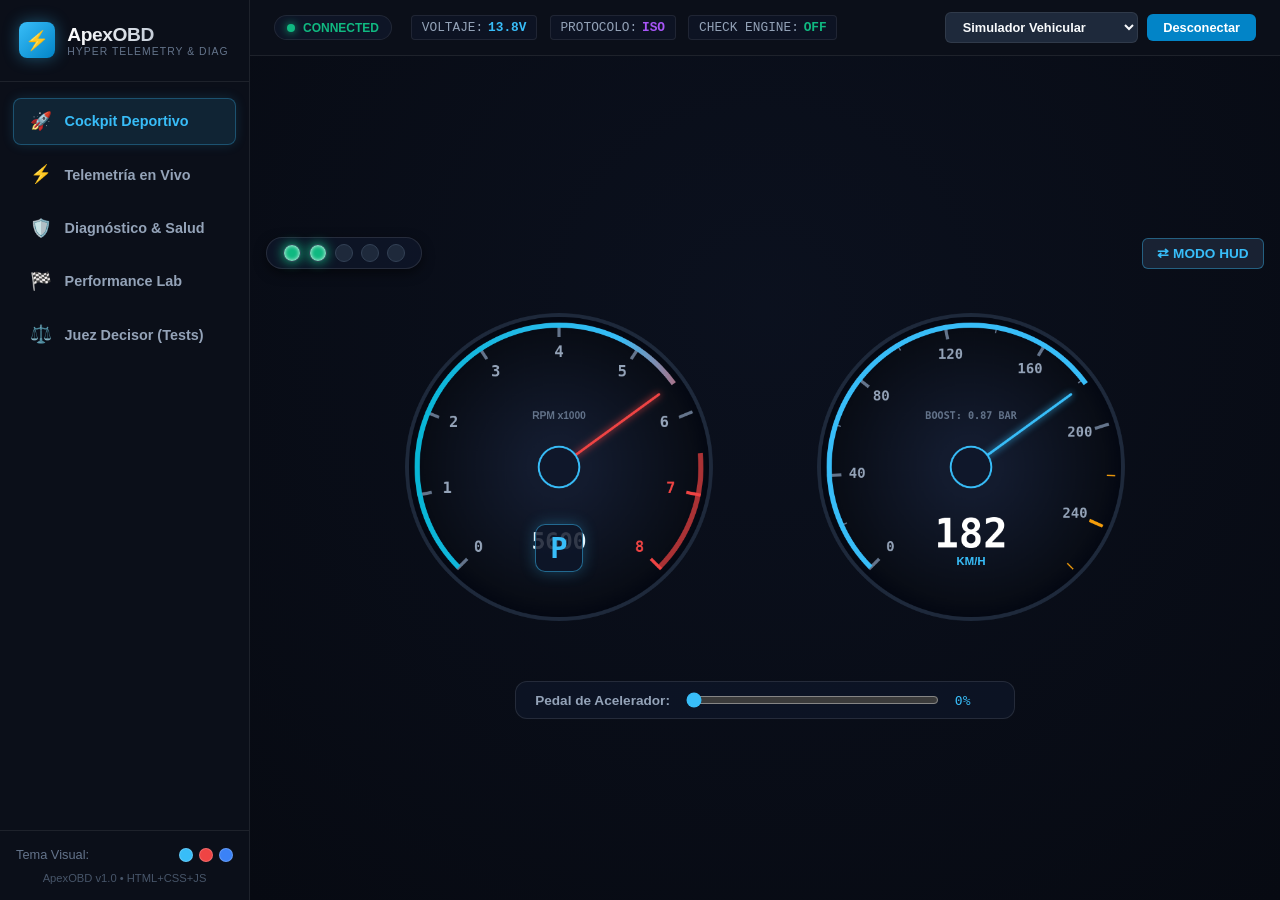
==== index.html @ c175ecc3 "feat: implementacion inicial de ApexOBD con arquitectura agentica, pros clonados y suite de pruebas" ====
<!DOCTYPE html>
<html lang="es">
<head>
  <meta charset="UTF-8">
  <meta name="viewport" content="width=device-width, initial-scale=1.0">
  <title>ApexOBD - Sistema de Diagnóstico & Telemetría Automotriz</title>
  
  <!-- Estilos del Sistema -->
  <link rel="stylesheet" href="css/main.css">
  <link rel="stylesheet" href="css/cockpit.css">
  <link rel="stylesheet" href="css/telemetry.css">
  <link rel="stylesheet" href="css/diagnostics.css">
  <link rel="stylesheet" href="css/performance.css">
</head>
<body>
  <div class="app-layout">
    <!-- Sidebar Izquierdo de Navegación -->
    <aside class="sidebar">
      <div>
        <div class="brand-section">
          <div class="brand-icon">⚡</div>
          <div>
            <div class="brand-title">ApexOBD</div>
            <div class="brand-subtitle">Hyper Telemetry & Diag</div>
          </div>
        </div>

        <nav class="nav-menu" id="main-nav">
          <div class="nav-item active" data-view="cockpit" id="nav-cockpit">
            <span class="nav-icon">🚀</span>
            <span>Cockpit Deportivo</span>
          </div>
          <div class="nav-item" data-view="telemetry" id="nav-telemetry">
            <span class="nav-icon">⚡</span>
            <span>Telemetría en Vivo</span>
          </div>
          <div class="nav-item" data-view="diagnostics" id="nav-diagnostics">
            <span class="nav-icon">🛡️</span>
            <span>Diagnóstico & Salud</span>
          </div>
          <div class="nav-item" data-view="performance" id="nav-performance">
            <span class="nav-icon">🏁</span>
            <span>Performance Lab</span>
          </div>
          <div class="nav-item" data-view="arbiter" id="nav-arbiter">
            <span class="nav-icon">⚖️</span>
            <span>Juez Decisor (Tests)</span>
          </div>
        </nav>
      </div>

      <div class="sidebar-footer">
        <div class="theme-selector">
          <span>Tema Visual:</span>
          <div class="theme-btn-group">
            <div class="theme-dot cyan" data-theme="default" title="Stealth Cyan"></div>
            <div class="theme-dot red" data-theme="racing-red" title="Racing Red"></div>
            <div class="theme-dot blue" data-theme="msport" title="M-Sport Blue"></div>
          </div>
        </div>
        <div style="font-size:0.7rem; color:#475569; text-align:center;">
          ApexOBD v1.0 • HTML+CSS+JS
        </div>
      </div>
    </aside>

    <!-- Contenido Principal -->
    <main class="main-content">
      <!-- Barra Superior de Estado y Conectividad -->
      <header class="app-header">
        <div class="header-status-group">
          <div class="status-pill connected" id="status-badge">
            <div class="status-dot"></div>
            <span id="status-text">CONECTADO</span>
          </div>

          <div class="header-meta">
            <div class="meta-item">
              <span>VOLTAJE:</span>
              <b id="header-voltage" style="color:#38bdf8;">13.8V</b>
            </div>
            <div class="meta-item">
              <span>PROTOCOLO:</span>
              <b id="header-protocol" style="color:#a855f7;">CAN 11/500</b>
            </div>
            <div class="meta-item">
              <span>CHECK ENGINE:</span>
              <b id="header-mil" style="color:#ef4444;">ON</b>
            </div>
          </div>
        </div>

        <div class="connection-controls">
          <select class="transport-select" id="transport-select">
            <option value="SIMULATOR">Simulador Vehicular</option>
            <option value="SERIAL">Web Serial (USB / COM)</option>
            <option value="BLE">Web Bluetooth (BLE)</option>
          </select>
          <button class="connect-btn" id="btn-toggle-connect">Desconectar</button>
        </div>
      </header>

      <!-- Viewport de Pantallas Funcionales -->
      <section class="viewport-area" id="viewport">
        <!-- Renderizado dinámico de la vista activa -->
      </section>
    </main>
  </div>

  <!-- Script Principal de la Aplicación -->
  <script type="module" src="js/app.js"></script>
</body>
</html>
---- css/main.css ----
/**
 * ApexOBD - Main Styles & Design System
 * Arquitectura de interfaz inspirada en tableros automotrices de alta gama.
 */

:root {
  --bg-base: #070a12;
  --bg-sidebar: #0b0f19;
  --bg-card: #0f172a;
  --bg-card-hover: #1e293b;
  --border-color: rgba(255, 255, 255, 0.08);
  --border-color-hover: rgba(56, 189, 248, 0.4);

  --accent-primary: #38bdf8;
  --accent-secondary: #0284c7;
  --accent-danger: #ef4444;
  --accent-warning: #f59e0b;
  --accent-success: #10b981;

  --text-main: #f8fafc;
  --text-muted: #94a3b8;
  --text-dim: #64748b;

  --font-family: 'Segoe UI', -apple-system, BlinkMacSystemFont, Roboto, sans-serif;
  --font-mono: 'Consolas', 'Courier New', monospace;
}

/* Tema Racing Red */
[data-theme="racing-red"] {
  --accent-primary: #f87171;
  --accent-secondary: #ef4444;
  --border-color-hover: rgba(239, 68, 68, 0.5);
}

/* Tema M-Sport Blue */
[data-theme="msport"] {
  --accent-primary: #60a5fa;
  --accent-secondary: #2563eb;
  --border-color-hover: rgba(37, 99, 235, 0.5);
}

* {
  box-sizing: border-box;
  margin: 0;
  padding: 0;
}

body, html {
  width: 100%;
  height: 100%;
  background-color: var(--bg-base);
  color: var(--text-main);
  font-family: var(--font-family);
  overflow: hidden;
  user-select: none;
}

/* Layout General de la Aplicación */
.app-layout {
  display: flex;
  width: 100vw;
  height: 100vh;
}

/* Sidebar Izquierdo */
.sidebar {
  width: 250px;
  background-color: var(--bg-sidebar);
  border-right: 1px solid var(--border-color);
  display: flex;
  flex-direction: column;
  justify-content: space-between;
  flex-shrink: 0;
  z-index: 10;
}

.brand-section {
  padding: 1.4rem 1.2rem;
  display: flex;
  align-items: center;
  gap: 0.75rem;
  border-bottom: 1px solid var(--border-color);
}

.brand-icon {
  width: 36px;
  height: 36px;
  background: linear-gradient(135deg, var(--accent-primary), var(--accent-secondary));
  border-radius: 8px;
  display: flex;
  align-items: center;
  justify-content: center;
  font-size: 1.2rem;
  box-shadow: 0 0 16px rgba(56, 189, 248, 0.4);
}

.brand-title {
  font-size: 1.2rem;
  font-weight: 800;
  letter-spacing: -0.02em;
  background: linear-gradient(to right, #fff, #94a3b8);
  -webkit-background-clip: text;
  -webkit-text-fill-color: transparent;
}

.brand-subtitle {
  font-size: 0.65rem;
  color: var(--text-dim);
  text-transform: uppercase;
  letter-spacing: 0.1em;
}

/* Menú de Navegación */
.nav-menu {
  display: flex;
  flex-direction: column;
  padding: 1rem 0.8rem;
  gap: 0.4rem;
  flex: 1;
}

.nav-item {
  display: flex;
  align-items: center;
  gap: 0.8rem;
  padding: 0.75rem 1rem;
  border-radius: 8px;
  color: var(--text-muted);
  font-size: 0.9rem;
  font-weight: 600;
  cursor: pointer;
  transition: all 0.2s;
  border: 1px solid transparent;
}

.nav-item:hover {
  background-color: rgba(255, 255, 255, 0.04);
  color: var(--text-main);
}

.nav-item.active {
  background: rgba(56, 189, 248, 0.12);
  color: var(--accent-primary);
  border-color: rgba(56, 189, 248, 0.3);
  box-shadow: 0 0 12px rgba(56, 189, 248, 0.15);
}

.nav-icon {
  font-size: 1.1rem;
}

/* Pie del Sidebar */
.sidebar-footer {
  padding: 1rem;
  border-top: 1px solid var(--border-color);
  display: flex;
  flex-direction: column;
  gap: 0.6rem;
}

.theme-selector {
  display: flex;
  justify-content: space-between;
  align-items: center;
  font-size: 0.8rem;
  color: var(--text-dim);
}

.theme-btn-group {
  display: flex;
  gap: 6px;
}

.theme-dot {
  width: 14px;
  height: 14px;
  border-radius: 50%;
  cursor: pointer;
  border: 1px solid rgba(255, 255, 255, 0.2);
}
.theme-dot.cyan { background: #38bdf8; }
.theme-dot.red { background: #ef4444; }
.theme-dot.blue { background: #3b82f6; }

/* Contenedor Principal */
.main-content {
  flex: 1;
  display: flex;
  flex-direction: column;
  overflow: hidden;
  position: relative;
}

/* Barra Superior (Header) */
.app-header {
  height: 56px;
  background-color: var(--bg-sidebar);
  border-bottom: 1px solid var(--border-color);
  display: flex;
  align-items: center;
  justify-content: space-between;
  padding: 0 1.5rem;
  flex-shrink: 0;
}

.header-status-group {
  display: flex;
  align-items: center;
  gap: 1.2rem;
}

.status-pill {
  display: flex;
  align-items: center;
  gap: 0.5rem;
  padding: 0.3rem 0.75rem;
  border-radius: 9999px;
  font-size: 0.75rem;
  font-weight: 700;
  background: rgba(15, 23, 42, 0.8);
  border: 1px solid var(--border-color);
}

.status-dot {
  width: 8px;
  height: 8px;
  border-radius: 50%;
  background: var(--text-dim);
}

.status-pill.connected .status-dot {
  background: var(--accent-success);
  box-shadow: 0 0 8px var(--accent-success);
}
.status-pill.connected { color: var(--accent-success); }

.status-pill.connecting .status-dot {
  background: var(--accent-warning);
  animation: pulse-dot 0.6s infinite alternate;
}
.status-pill.connecting { color: var(--accent-warning); }

.status-pill.error .status-dot {
  background: var(--accent-danger);
}
.status-pill.error { color: var(--accent-danger); }

@keyframes pulse-dot {
  from { opacity: 0.4; }
  to { opacity: 1; }
}

.header-meta {
  display: flex;
  align-items: center;
  gap: 0.8rem;
  font-size: 0.8rem;
  font-family: var(--font-mono);
  color: var(--text-muted);
}

.meta-item {
  display: flex;
  align-items: center;
  gap: 0.3rem;
  background: rgba(15, 23, 42, 0.6);
  padding: 0.25rem 0.6rem;
  border-radius: 4px;
  border: 1px solid var(--border-color);
}

/* Selector de Conexión */
.connection-controls {
  display: flex;
  align-items: center;
  gap: 0.6rem;
}

.transport-select {
  background: #1e293b;
  border: 1px solid var(--border-color);
  color: var(--text-main);
  padding: 0.35rem 0.8rem;
  border-radius: 6px;
  font-size: 0.8rem;
  font-weight: 600;
  cursor: pointer;
}

.connect-btn {
  background: var(--accent-secondary);
  color: #fff;
  border: none;
  padding: 0.38rem 1rem;
  border-radius: 6px;
  font-size: 0.8rem;
  font-weight: 700;
  cursor: pointer;
  transition: all 0.2s;
}

.connect-btn:hover {
  background: var(--accent-primary);
  box-shadow: 0 0 12px rgba(56, 189, 248, 0.4);
}

/* Área donde se montan las vistas */
.viewport-area {
  flex: 1;
  overflow: hidden;
  position: relative;
  background: radial-gradient(circle at 50% 30%, rgba(15, 23, 42, 0.5) 0%, var(--bg-base) 100%);
}
---- css/cockpit.css ----
/**
 * ApexOBD - Cockpit Styles (Inspiración RealDash)
 * Tablero de instrumentos deportivo de alto impacto visual y modo HUD.
 */

.cockpit-container {
  display: flex;
  flex-direction: column;
  align-items: center;
  justify-content: center;
  width: 100%;
  height: 100%;
  padding: 1rem;
  box-sizing: border-box;
  position: relative;
  transition: transform 0.3s ease, filter 0.3s ease;
}

/* Modo HUD: Proyección en parabrisas (Invertido en espejo y alto contraste) */
.cockpit-container.hud-mode {
  transform: scaleX(-1);
  filter: contrast(160%) brightness(130%);
  background: #000000 !important;
}

.cockpit-toolbar {
  display: flex;
  justify-content: space-between;
  align-items: center;
  width: 100%;
  max-width: 1000px;
  margin-bottom: 0.5rem;
}

.shift-light-bar {
  display: flex;
  gap: 8px;
  padding: 6px 16px;
  background: rgba(15, 23, 42, 0.8);
  border-radius: 9999px;
  border: 1px solid rgba(255, 255, 255, 0.1);
  box-shadow: 0 4px 12px rgba(0, 0, 0, 0.5);
}

.shift-led {
  width: 18px;
  height: 18px;
  border-radius: 50%;
  background: #1e293b;
  border: 1px solid #334155;
  transition: all 0.1s ease;
}

.shift-led.green.active {
  background: #10b981;
  box-shadow: 0 0 12px #10b981, inset 0 0 4px #fff;
}
.shift-led.yellow.active {
  background: #f59e0b;
  box-shadow: 0 0 12px #f59e0b, inset 0 0 4px #fff;
}
.shift-led.red.active {
  background: #ef4444;
  box-shadow: 0 0 16px #ef4444, inset 0 0 4px #fff;
  animation: pulse-red 0.15s infinite alternate;
}

@keyframes pulse-red {
  from { opacity: 0.7; transform: scale(1); }
  to { opacity: 1; transform: scale(1.15); }
}

.hud-toggle-btn {
  background: rgba(30, 41, 59, 0.8);
  color: #38bdf8;
  border: 1px solid rgba(56, 189, 248, 0.4);
  padding: 0.4rem 0.9rem;
  border-radius: 6px;
  cursor: pointer;
  font-weight: 600;
  font-size: 0.85rem;
  display: flex;
  align-items: center;
  gap: 0.4rem;
  transition: all 0.2s;
}

.hud-toggle-btn:hover {
  background: rgba(56, 189, 248, 0.2);
  border-color: #38bdf8;
  box-shadow: 0 0 12px rgba(56, 189, 248, 0.4);
}

.hud-toggle-btn.active {
  background: #0284c7;
  color: #fff;
}

/* Área de los Canvas de Relojes */
.gauges-wrapper {
  display: flex;
  flex-wrap: wrap;
  align-items: center;
  justify-content: center;
  gap: 2rem;
  width: 100%;
  max-width: 1100px;
}

.gauge-box {
  position: relative;
  display: flex;
  flex-direction: column;
  align-items: center;
}

.gauge-canvas {
  width: 380px;
  height: 380px;
  max-width: 85vw;
  max-height: 85vw;
}

/* Indicador central de marcha */
.gear-badge {
  position: absolute;
  bottom: 85px;
  background: rgba(15, 23, 42, 0.85);
  border: 1px solid rgba(56, 189, 248, 0.5);
  color: #38bdf8;
  font-size: 1.8rem;
  font-weight: 800;
  width: 48px;
  height: 48px;
  display: flex;
  align-items: center;
  justify-content: center;
  border-radius: 10px;
  box-shadow: 0 0 15px rgba(56, 189, 248, 0.3);
  font-family: monospace;
}

/* Control manual del acelerador simulado en el Cockpit */
.pedal-control-bar {
  margin-top: 1.5rem;
  display: flex;
  align-items: center;
  gap: 1rem;
  background: rgba(15, 23, 42, 0.7);
  padding: 0.6rem 1.2rem;
  border-radius: 12px;
  border: 1px solid rgba(255, 255, 255, 0.1);
  width: 100%;
  max-width: 500px;
}

.pedal-slider {
  flex: 1;
  accent-color: #38bdf8;
  cursor: pointer;
}
---- css/telemetry.css ----
/**
 * ApexOBD - Telemetry Styles (Inspiración BimmerLink)
 * Cuadrícula modular responsiva de tarjetas OLED con sparklines en tiempo real.
 */

.telemetry-container {
  display: flex;
  flex-direction: column;
  width: 100%;
  height: 100%;
  padding: 1rem 1.5rem;
  box-sizing: border-box;
  overflow-y: auto;
}

.telemetry-header {
  display: flex;
  justify-content: space-between;
  align-items: center;
  margin-bottom: 1.2rem;
  padding-bottom: 0.8rem;
  border-bottom: 1px solid rgba(255, 255, 255, 0.08);
}

.telemetry-title {
  font-size: 1.3rem;
  font-weight: 700;
  color: #f8fafc;
  display: flex;
  align-items: center;
  gap: 0.5rem;
}

.telemetry-actions {
  display: flex;
  gap: 0.8rem;
}

.telemetry-btn {
  background: rgba(30, 41, 59, 0.7);
  border: 1px solid #334155;
  color: #94a3b8;
  padding: 0.4rem 0.8rem;
  border-radius: 6px;
  font-size: 0.8rem;
  font-weight: 600;
  cursor: pointer;
  transition: all 0.2s;
}

.telemetry-btn:hover {
  background: #334155;
  color: #f8fafc;
}

/* Grid de Tarjetas */
.telemetry-grid {
  display: grid;
  grid-template-columns: repeat(auto-fill, minmax(280px, 1fr));
  gap: 1.2rem;
  width: 100%;
}

.sensor-card {
  background: #0d131f;
  border: 1px solid rgba(255, 255, 255, 0.07);
  border-radius: 12px;
  padding: 1.2rem;
  display: flex;
  flex-direction: column;
  justify-content: space-between;
  position: relative;
  overflow: hidden;
  transition: border-color 0.2s, transform 0.2s, box-shadow 0.2s;
}

.sensor-card:hover {
  border-color: rgba(56, 189, 248, 0.4);
  transform: translateY(-2px);
  box-shadow: 0 8px 24px rgba(0, 0, 0, 0.4);
}

/* Alertas por umbral */
.sensor-card.warning {
  border-color: rgba(245, 158, 11, 0.7);
  box-shadow: 0 0 16px rgba(245, 158, 11, 0.2);
}

.sensor-card.critical {
  border-color: rgba(239, 68, 68, 0.9);
  box-shadow: 0 0 20px rgba(239, 68, 68, 0.35);
  animation: card-alert-pulse 1s infinite alternate;
}

@keyframes card-alert-pulse {
  from { border-color: rgba(239, 68, 68, 0.5); }
  to { border-color: rgba(239, 68, 68, 1); }
}

.card-top {
  display: flex;
  justify-content: space-between;
  align-items: flex-start;
}

.sensor-label {
  font-size: 0.8rem;
  font-weight: 600;
  text-transform: uppercase;
  color: #64748b;
  letter-spacing: 0.05em;
}

.sensor-badge {
  font-size: 0.65rem;
  font-weight: 700;
  padding: 0.2rem 0.5rem;
  border-radius: 9999px;
  background: rgba(100, 116, 139, 0.2);
  color: #94a3b8;
}

.sensor-badge.warn { background: rgba(245, 158, 11, 0.2); color: #fbbf24; }
.sensor-badge.crit { background: rgba(239, 68, 68, 0.25); color: #f87171; }

.card-main {
  margin: 0.8rem 0;
  display: flex;
  align-items: baseline;
  gap: 0.4rem;
}

.sensor-value {
  font-size: 2.2rem;
  font-weight: 800;
  font-family: monospace;
  color: #f8fafc;
  line-height: 1;
}

.sensor-unit {
  font-size: 0.9rem;
  font-weight: 700;
  color: #38bdf8;
}

.card-minmax {
  display: flex;
  gap: 1rem;
  font-size: 0.75rem;
  color: #64748b;
  font-family: monospace;
  margin-bottom: 0.6rem;
}

.sparkline-canvas {
  width: 100%;
  height: 48px;
  border-radius: 4px;
}
---- css/diagnostics.css ----
/**
 * ApexOBD - Diagnostics Styles (Inspiración OBDeleven + Car Scanner)
 * Diagrama del vehículo, medidor de salud y gestor de códigos de error DTC.
 */

.diag-container {
  display: flex;
  flex-direction: column;
  width: 100%;
  height: 100%;
  padding: 1rem 1.5rem;
  box-sizing: border-box;
  overflow-y: auto;
}

.diag-header {
  display: flex;
  justify-content: space-between;
  align-items: center;
  margin-bottom: 1.2rem;
  padding-bottom: 0.8rem;
  border-bottom: 1px solid rgba(255, 255, 255, 0.08);
}

.diag-title {
  font-size: 1.3rem;
  font-weight: 700;
  color: #f8fafc;
  display: flex;
  align-items: center;
  gap: 0.5rem;
}

.diag-actions {
  display: flex;
  gap: 0.8rem;
}

.diag-btn {
  padding: 0.5rem 1rem;
  border-radius: 6px;
  font-weight: 600;
  font-size: 0.85rem;
  cursor: pointer;
  display: flex;
  align-items: center;
  gap: 0.4rem;
  transition: all 0.2s;
  border: none;
}

.diag-btn.primary {
  background: #0284c7;
  color: #fff;
}
.diag-btn.primary:hover {
  background: #0369a1;
  box-shadow: 0 0 12px rgba(2, 132, 199, 0.5);
}

.diag-btn.danger {
  background: rgba(239, 68, 68, 0.15);
  border: 1px solid rgba(239, 68, 68, 0.4);
  color: #f87171;
}
.diag-btn.danger:hover {
  background: #ef4444;
  color: #fff;
  box-shadow: 0 0 14px rgba(239, 68, 68, 0.5);
}

.diag-btn.secondary {
  background: rgba(30, 41, 59, 0.8);
  border: 1px solid #334155;
  color: #94a3b8;
}
.diag-btn.secondary:hover {
  background: #334155;
  color: #fff;
}

/* Layout de dos columnas: Diagrama a la izquierda, Fallas a la derecha */
.diag-body {
  display: grid;
  grid-template-columns: 1fr 1fr;
  gap: 1.5rem;
}

@media (max-width: 900px) {
  .diag-body {
    grid-template-columns: 1fr;
  }
}

.vehicle-visual-card {
  background: #0d131f;
  border: 1px solid rgba(255, 255, 255, 0.08);
  border-radius: 12px;
  padding: 1.5rem;
  display: flex;
  flex-direction: column;
  align-items: center;
  justify-content: center;
}

.health-banner {
  display: flex;
  align-items: center;
  gap: 1.2rem;
  width: 100%;
  margin-bottom: 1.5rem;
  padding-bottom: 1rem;
  border-bottom: 1px solid rgba(255, 255, 255, 0.05);
}

.health-score-circle {
  width: 80px;
  height: 80px;
  border-radius: 50%;
  display: flex;
  flex-direction: column;
  align-items: center;
  justify-content: center;
  font-weight: 800;
  font-size: 1.5rem;
  background: #1e293b;
  border: 4px solid #10b981;
  color: #10b981;
  box-shadow: 0 0 16px rgba(16, 185, 129, 0.3);
}

.health-score-circle.warning {
  border-color: #f59e0b;
  color: #f59e0b;
  box-shadow: 0 0 16px rgba(245, 158, 11, 0.3);
}

.health-score-circle.critical {
  border-color: #ef4444;
  color: #ef4444;
  box-shadow: 0 0 20px rgba(239, 68, 68, 0.4);
}

.health-info h3 {
  margin: 0 0 0.3rem 0;
  font-size: 1.1rem;
  color: #f8fafc;
}

.health-info p {
  margin: 0;
  font-size: 0.85rem;
  color: #94a3b8;
}

/* Gráfico SVG del Auto */
.car-svg-container {
  width: 100%;
  max-width: 260px;
  position: relative;
}

.car-hotspot {
  cursor: pointer;
  transition: all 0.3s ease;
}

.car-hotspot.healthy {
  fill: #10b981;
  filter: drop-shadow(0 0 6px #10b981);
}

.car-hotspot.fault {
  fill: #ef4444;
  filter: drop-shadow(0 0 10px #ef4444);
  animation: pulse-hotspot 1s infinite alternate;
}

@keyframes pulse-hotspot {
  from { opacity: 0.6; }
  to { opacity: 1; }
}

/* Lista de Fallas DTC */
.dtc-panel {
  display: flex;
  flex-direction: column;
  gap: 1rem;
}

.dtc-empty-state {
  background: #0d131f;
  border: 1px dashed rgba(255, 255, 255, 0.1);
  border-radius: 12px;
  padding: 3rem 1.5rem;
  text-align: center;
  color: #64748b;
}

.dtc-card {
  background: #0d131f;
  border: 1px solid rgba(239, 68, 68, 0.3);
  border-left: 5px solid #ef4444;
  border-radius: 8px;
  padding: 1rem 1.2rem;
  display: flex;
  flex-direction: column;
  gap: 0.5rem;
  box-shadow: 0 4px 14px rgba(0, 0, 0, 0.3);
}

.dtc-card.warning {
  border-color: rgba(245, 158, 11, 0.3);
  border-left-color: #f59e0b;
}

.dtc-card-header {
  display: flex;
  justify-content: space-between;
  align-items: center;
}

.dtc-code {
  font-family: monospace;
  font-size: 1.2rem;
  font-weight: 800;
  color: #f8fafc;
}

.dtc-severity {
  font-size: 0.7rem;
  font-weight: 700;
  padding: 0.2rem 0.5rem;
  border-radius: 4px;
}

.dtc-severity.high { background: rgba(239, 68, 68, 0.2); color: #f87171; }
.dtc-severity.medium { background: rgba(245, 158, 11, 0.2); color: #fbbf24; }
.dtc-severity.low { background: rgba(56, 189, 248, 0.2); color: #38bdf8; }

.dtc-desc {
  font-size: 0.9rem;
  color: #cbd5e1;
  font-weight: 500;
}

.dtc-tip {
  font-size: 0.8rem;
  color: #94a3b8;
  background: rgba(15, 23, 42, 0.6);
  padding: 0.5rem 0.8rem;
  border-radius: 4px;
  border-left: 2px solid #38bdf8;
}
---- css/performance.css ----
/**
 * ApexOBD - Performance Styles (Inspiración RaceChrono + Car Scanner Terminal)
 * Cronometraje de aceleración, gráfica continua multicanal y consola serie/OBD interactiva.
 */

.perf-container {
  display: flex;
  flex-direction: column;
  width: 100%;
  height: 100%;
  padding: 1rem 1.5rem;
  box-sizing: border-box;
  overflow-y: auto;
  gap: 1.5rem;
}

.perf-header {
  display: flex;
  justify-content: space-between;
  align-items: center;
  border-bottom: 1px solid rgba(255, 255, 255, 0.08);
  padding-bottom: 0.8rem;
}

.perf-title {
  font-size: 1.3rem;
  font-weight: 700;
  color: #f8fafc;
}

/* Fila de Tarjetas de Drag Timer */
.drag-timer-grid {
  display: grid;
  grid-template-columns: repeat(auto-fit, minmax(200px, 1fr));
  gap: 1rem;
}

.drag-card {
  background: #0d131f;
  border: 1px solid rgba(255, 255, 255, 0.08);
  border-radius: 10px;
  padding: 1.2rem;
  display: flex;
  flex-direction: column;
  align-items: center;
  justify-content: center;
  text-align: center;
  position: relative;
}

.drag-label {
  font-size: 0.8rem;
  font-weight: 700;
  color: #64748b;
  text-transform: uppercase;
  margin-bottom: 0.5rem;
}

.drag-time {
  font-size: 2.2rem;
  font-weight: 900;
  font-family: monospace;
  color: #38bdf8;
}

.drag-status-badge {
  position: absolute;
  top: 10px;
  right: 10px;
  font-size: 0.65rem;
  padding: 0.2rem 0.5rem;
  border-radius: 4px;
  font-weight: bold;
  background: #1e293b;
  color: #94a3b8;
}
.drag-status-badge.ready { background: #064e3b; color: #34d399; }
.drag-status-badge.running { background: #78350f; color: #fbbf24; animation: pulse-time 0.5s infinite alternate; }

@keyframes pulse-time {
  from { opacity: 0.7; }
  to { opacity: 1; }
}

/* Gráfica Continua Multicanal */
.chart-card {
  background: #0d131f;
  border: 1px solid rgba(255, 255, 255, 0.08);
  border-radius: 12px;
  padding: 1.2rem;
  display: flex;
  flex-direction: column;
  gap: 0.8rem;
}

.chart-header {
  display: flex;
  justify-content: space-between;
  align-items: center;
}

.chart-legend {
  display: flex;
  gap: 1rem;
  font-size: 0.8rem;
  font-weight: 600;
}

.legend-item {
  display: flex;
  align-items: center;
  gap: 0.3rem;
}
.legend-dot {
  width: 10px;
  height: 10px;
  border-radius: 50%;
}

.timeline-canvas {
  width: 100%;
  height: 180px;
  border-radius: 6px;
  background: #090d16;
}

.export-actions {
  display: flex;
  gap: 0.6rem;
}

.perf-btn {
  background: rgba(30, 41, 59, 0.8);
  border: 1px solid #334155;
  color: #94a3b8;
  padding: 0.4rem 0.8rem;
  border-radius: 6px;
  font-size: 0.8rem;
  font-weight: 600;
  cursor: pointer;
  transition: all 0.2s;
}

.perf-btn:hover {
  background: #334155;
  color: #fff;
}

/* Terminal Interactiva */
.terminal-card {
  background: #080c14;
  border: 1px solid rgba(255, 255, 255, 0.1);
  border-radius: 12px;
  padding: 1.2rem;
  display: flex;
  flex-direction: column;
  gap: 0.8rem;
}

.terminal-title-bar {
  display: flex;
  justify-content: space-between;
  align-items: center;
  font-size: 0.85rem;
  font-weight: 700;
  color: #94a3b8;
}

.quick-commands {
  display: flex;
  gap: 0.5rem;
  flex-wrap: wrap;
}

.quick-cmd-chip {
  background: #1e293b;
  color: #38bdf8;
  border: 1px solid rgba(56, 189, 248, 0.3);
  padding: 0.2rem 0.6rem;
  border-radius: 4px;
  font-family: monospace;
  font-size: 0.75rem;
  cursor: pointer;
  transition: all 0.15s;
}
.quick-cmd-chip:hover {
  background: #0284c7;
  color: #fff;
}

.terminal-output {
  height: 150px;
  background: #030712;
  border: 1px solid #1f2937;
  border-radius: 6px;
  padding: 0.8rem;
  font-family: 'Consolas', monospace;
  font-size: 0.8rem;
  color: #10b981;
  overflow-y: auto;
  white-space: pre-wrap;
  display: flex;
  flex-direction: column;
}

.terminal-line.tx { color: #38bdf8; }
.terminal-line.rx { color: #10b981; }

.terminal-input-row {
  display: flex;
  gap: 0.5rem;
}

.terminal-input {
  flex: 1;
  background: #0f172a;
  border: 1px solid #334155;
  border-radius: 6px;
  padding: 0.5rem 0.8rem;
  color: #f8fafc;
  font-family: monospace;
  font-size: 0.85rem;
}

.terminal-input:focus {
  outline: none;
  border-color: #38bdf8;
  box-shadow: 0 0 10px rgba(56, 189, 248, 0.3);
}

.terminal-send-btn {
  background: #0284c7;
  color: #fff;
  border: none;
  border-radius: 6px;
  padding: 0.5rem 1.2rem;
  font-weight: 700;
  cursor: pointer;
}
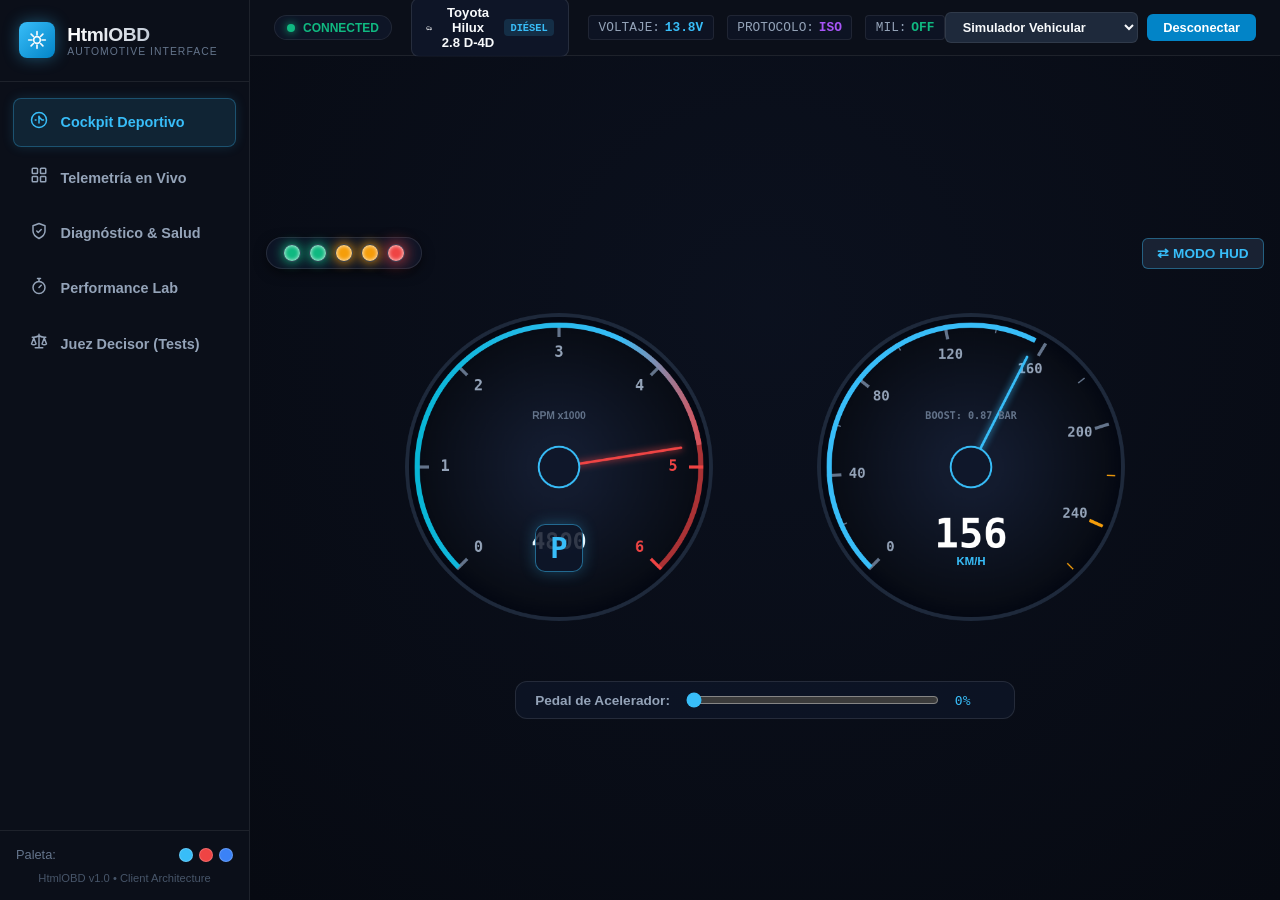
==== commit 74f80292: "feat: renombrado a HtmlOBD, iconos sobrios monocromaticos, deteccion de VIN y modelos de Argentina" ====
--- a/index.html
+++ b/index.html
@@ -3,7 +3,7 @@
 <head>
   <meta charset="UTF-8">
   <meta name="viewport" content="width=device-width, initial-scale=1.0">
-  <title>ApexOBD - Sistema de Diagnóstico & Telemetría Automotriz</title>
+  <title>HtmlOBD - Sistema de Diagnóstico & Telemetría Automotriz</title>
   
   <!-- Estilos del Sistema -->
   <link rel="stylesheet" href="css/main.css">
@@ -14,36 +14,80 @@
 </head>
 <body>
   <div class="app-layout">
-    <!-- Sidebar Izquierdo de Navegación -->
+    <!-- Sidebar Izquierdo de Navegación Sobrio -->
     <aside class="sidebar">
       <div>
         <div class="brand-section">
-          <div class="brand-icon">⚡</div>
+          <div class="brand-icon">
+            <!-- Icono sobrio SVG de tacómetro/motor -->
+            <svg width="20" height="20" viewBox="0 0 24 24" fill="none" stroke="currentColor" stroke-width="2" stroke-linecap="round" stroke-linejoin="round">
+              <path d="M12 2v4M12 18v4M4.93 4.93l2.83 2.83M16.24 16.24l2.83 2.83M2 12h4M18 12h4M4.93 19.07l2.83-2.83M16.24 7.76l2.83-2.83"/>
+              <circle cx="12" cy="12" r="4"/>
+            </svg>
+          </div>
           <div>
-            <div class="brand-title">ApexOBD</div>
-            <div class="brand-subtitle">Hyper Telemetry & Diag</div>
+            <div class="brand-title">HtmlOBD</div>
+            <div class="brand-subtitle">Automotive Interface</div>
           </div>
         </div>
 
         <nav class="nav-menu" id="main-nav">
           <div class="nav-item active" data-view="cockpit" id="nav-cockpit">
-            <span class="nav-icon">🚀</span>
+            <span class="nav-icon">
+              <!-- Tacómetro -->
+              <svg width="18" height="18" viewBox="0 0 24 24" fill="none" stroke="currentColor" stroke-width="2" stroke-linecap="round" stroke-linejoin="round">
+                <circle cx="12" cy="12" r="10"/>
+                <path d="m16 12-4-4v8"/>
+                <path d="M7 12h1M12 7v1M17 12h1"/>
+              </svg>
+            </span>
             <span>Cockpit Deportivo</span>
           </div>
+
           <div class="nav-item" data-view="telemetry" id="nav-telemetry">
-            <span class="nav-icon">⚡</span>
+            <span class="nav-icon">
+              <!-- Telemetría / Grid -->
+              <svg width="18" height="18" viewBox="0 0 24 24" fill="none" stroke="currentColor" stroke-width="2" stroke-linecap="round" stroke-linejoin="round">
+                <rect width="7" height="7" x="3" y="3" rx="1"/>
+                <rect width="7" height="7" x="14" y="3" rx="1"/>
+                <rect width="7" height="7" x="14" y="14" rx="1"/>
+                <rect width="7" height="7" x="3" y="14" rx="1"/>
+              </svg>
+            </span>
             <span>Telemetría en Vivo</span>
           </div>
+
           <div class="nav-item" data-view="diagnostics" id="nav-diagnostics">
-            <span class="nav-icon">🛡️</span>
+            <span class="nav-icon">
+              <!-- Diagnóstico / Escáner -->
+              <svg width="18" height="18" viewBox="0 0 24 24" fill="none" stroke="currentColor" stroke-width="2" stroke-linecap="round" stroke-linejoin="round">
+                <path d="M12 22s8-4 8-10V5l-8-3-8 3v7c0 6 8 10 8 10z"/>
+                <path d="m9 12 2 2 4-4"/>
+              </svg>
+            </span>
             <span>Diagnóstico & Salud</span>
           </div>
+
           <div class="nav-item" data-view="performance" id="nav-performance">
-            <span class="nav-icon">🏁</span>
+            <span class="nav-icon">
+              <!-- Cronómetro / Rendimiento -->
+              <svg width="18" height="18" viewBox="0 0 24 24" fill="none" stroke="currentColor" stroke-width="2" stroke-linecap="round" stroke-linejoin="round">
+                <circle cx="12" cy="14" r="8"/>
+                <path d="M12 2v4M10 2h4M12 14l3-3"/>
+              </svg>
+            </span>
             <span>Performance Lab</span>
           </div>
+
           <div class="nav-item" data-view="arbiter" id="nav-arbiter">
-            <span class="nav-icon">⚖️</span>
+            <span class="nav-icon">
+              <!-- Juez Decisor / Check -->
+              <svg width="18" height="18" viewBox="0 0 24 24" fill="none" stroke="currentColor" stroke-width="2" stroke-linecap="round" stroke-linejoin="round">
+                <path d="m16 16 3-8 3 8c-.87.65-1.92 1-3 1s-2.13-.35-3-1Z"/>
+                <path d="m2 16 3-8 3 8c-.87.65-1.92 1-3 1s-2.13-.35-3-1Z"/>
+                <path d="M7 21h10M12 3v18M3 7h2c2 0 5-1 7-2 2 1 5 2 7 2h2"/>
+              </svg>
+            </span>
             <span>Juez Decisor (Tests)</span>
           </div>
         </nav>
@@ -51,7 +95,7 @@
 
       <div class="sidebar-footer">
         <div class="theme-selector">
-          <span>Tema Visual:</span>
+          <span>Paleta:</span>
           <div class="theme-btn-group">
             <div class="theme-dot cyan" data-theme="default" title="Stealth Cyan"></div>
             <div class="theme-dot red" data-theme="racing-red" title="Racing Red"></div>
@@ -59,7 +103,7 @@
           </div>
         </div>
         <div style="font-size:0.7rem; color:#475569; text-align:center;">
-          ApexOBD v1.0 • HTML+CSS+JS
+          HtmlOBD v1.0 • Client Architecture
         </div>
       </div>
     </aside>
@@ -74,6 +118,18 @@
             <span id="status-text">CONECTADO</span>
           </div>
 
+          <!-- Selector de Vehículo de Argentina -->
+          <button class="vehicle-select-btn" id="btn-vehicle-modal" title="Configurar modelo de vehículo o detectar por VIN">
+            <svg width="16" height="16" viewBox="0 0 24 24" fill="none" stroke="currentColor" stroke-width="2" stroke-linecap="round" stroke-linejoin="round">
+              <path d="M19 17h2c.6 0 1-.4 1-1v-3c0-.9-.7-1.7-1.5-1.9C18.7 10.6 16 10 16 10s-1.3-1.4-2.2-2.3c-.5-.4-1.1-.7-1.8-.7H5c-.6 0-1.1.4-1.4.9l-1.5 2.8C2.1 10.9 2 11.2 2 11.6V16c0 .6.4 1 1 1h2"/>
+              <circle cx="7" cy="17" r="2"/>
+              <path d="M9 17h6"/>
+              <circle cx="17" cy="17" r="2"/>
+            </svg>
+            <span id="active-vehicle-name">Toyota Hilux 2.8 D-4D</span>
+            <span class="badge-subtle" id="active-vehicle-origin">Zárate, Arg</span>
+          </button>
+
           <div class="header-meta">
             <div class="meta-item">
               <span>VOLTAJE:</span>
@@ -84,7 +140,7 @@
               <b id="header-protocol" style="color:#a855f7;">CAN 11/500</b>
             </div>
             <div class="meta-item">
-              <span>CHECK ENGINE:</span>
+              <span>MIL:</span>
               <b id="header-mil" style="color:#ef4444;">ON</b>
             </div>
           </div>
@@ -107,6 +163,58 @@
     </main>
   </div>
 
+  <!-- Modal de Selección de Vehículo y Detección VIN -->
+  <div class="modal-backdrop" id="vehicle-modal" style="display:none;">
+    <div class="modal-card">
+      <div class="modal-header">
+        <div style="display:flex; align-items:center; gap:0.6rem;">
+          <svg width="20" height="20" viewBox="0 0 24 24" fill="none" stroke="#38bdf8" stroke-width="2">
+            <path d="M19 17h2c.6 0 1-.4 1-1v-3c0-.9-.7-1.7-1.5-1.9C18.7 10.6 16 10 16 10s-1.3-1.4-2.2-2.3c-.5-.4-1.1-.7-1.8-.7H5c-.6 0-1.1.4-1.4.9l-1.5 2.8C2.1 10.9 2 11.2 2 11.6V16c0 .6.4 1 1 1h2"/>
+            <circle cx="7" cy="17" r="2"/>
+            <path d="M9 17h6"/>
+            <circle cx="17" cy="17" r="2"/>
+          </svg>
+          <h3 style="margin:0; font-size:1.1rem; color:#f8fafc;">Perfil del Vehículo & Calibración</h3>
+        </div>
+        <button class="modal-close-btn" id="btn-close-modal">&times;</button>
+      </div>
+
+      <div class="modal-body">
+        <!-- Sección de Detección Automática por VIN -->
+        <div class="vin-detector-section">
+          <div style="display:flex; justify-content:space-between; align-items:center; margin-bottom:0.6rem;">
+            <div>
+              <div style="font-size:0.85rem; font-weight:700; color:#f8fafc;">Detección Automática por VIN (Servicio 09)</div>
+              <div style="font-size:0.75rem; color:#64748b;">Lee el número de chasis directamente de la ECU para determinar origen y motor.</div>
+            </div>
+            <button class="diag-btn primary" id="btn-detect-vin" style="padding:0.4rem 0.8rem; font-size:0.8rem;">
+              Leer VIN (0902)
+            </button>
+          </div>
+          <div class="vin-readout-box" id="vin-readout">VIN: No detectado aún</div>
+        </div>
+
+        <!-- Selector de Modelos de Argentina -->
+        <div style="margin-top:1.2rem;">
+          <label style="font-size:0.85rem; font-weight:700; color:#cbd5e1; display:block; margin-bottom:0.5rem;">
+            Modelos de Producción & Más Vendidos de Argentina:
+          </label>
+          <select class="vehicle-dropdown" id="vehicle-select-preset"></select>
+        </div>
+
+        <!-- Ficha Técnica del Vehículo Seleccionado -->
+        <div class="vehicle-specs-grid" id="vehicle-specs-container">
+          <!-- Renderizado dinámico de especificaciones -->
+        </div>
+      </div>
+
+      <div class="modal-footer">
+        <button class="diag-btn secondary" id="btn-cancel-modal">Cerrar</button>
+        <button class="diag-btn primary" id="btn-apply-vehicle">Aplicar Calibración al Tablero</button>
+      </div>
+    </div>
+  </div>
+
   <!-- Script Principal de la Aplicación -->
   <script type="module" src="js/app.js"></script>
 </body>
--- a/css/main.css
+++ b/css/main.css
@@ -311,3 +311,157 @@
   position: relative;
   background: radial-gradient(circle at 50% 30%, rgba(15, 23, 42, 0.5) 0%, var(--bg-base) 100%);
 }
+
+/* Botón de Selector de Vehículo en Header */
+.vehicle-select-btn {
+  display: flex;
+  align-items: center;
+  gap: 0.6rem;
+  background: rgba(15, 23, 42, 0.9);
+  border: 1px solid rgba(255, 255, 255, 0.1);
+  color: var(--text-main);
+  padding: 0.35rem 0.85rem;
+  border-radius: 8px;
+  font-size: 0.82rem;
+  font-weight: 600;
+  cursor: pointer;
+  transition: all 0.2s;
+}
+
+.vehicle-select-btn:hover {
+  border-color: var(--accent-primary);
+  background: rgba(30, 41, 59, 0.9);
+  box-shadow: 0 0 12px rgba(56, 189, 248, 0.25);
+}
+
+.badge-subtle {
+  font-size: 0.65rem;
+  background: rgba(56, 189, 248, 0.15);
+  color: var(--accent-primary);
+  padding: 0.15rem 0.4rem;
+  border-radius: 4px;
+  font-family: var(--font-mono);
+  font-weight: 700;
+}
+
+/* Modal de Perfil de Vehículo */
+.modal-backdrop {
+  position: fixed;
+  top: 0;
+  left: 0;
+  width: 100vw;
+  height: 100vh;
+  background: rgba(3, 7, 18, 0.75);
+  backdrop-filter: blur(4px);
+  display: flex;
+  align-items: center;
+  justify-content: center;
+  z-index: 1000;
+}
+
+.modal-card {
+  background: #0d131f;
+  border: 1px solid rgba(255, 255, 255, 0.12);
+  border-radius: 14px;
+  width: 90%;
+  max-width: 650px;
+  max-height: 85vh;
+  display: flex;
+  flex-direction: column;
+  box-shadow: 0 20px 50px rgba(0, 0, 0, 0.7);
+  overflow: hidden;
+}
+
+.modal-header {
+  padding: 1.2rem 1.5rem;
+  border-bottom: 1px solid var(--border-color);
+  display: flex;
+  justify-content: space-between;
+  align-items: center;
+}
+
+.modal-close-btn {
+  background: none;
+  border: none;
+  color: var(--text-dim);
+  font-size: 1.5rem;
+  cursor: pointer;
+  line-height: 1;
+}
+
+.modal-close-btn:hover {
+  color: var(--text-main);
+}
+
+.modal-body {
+  padding: 1.5rem;
+  overflow-y: auto;
+  display: flex;
+  flex-direction: column;
+  gap: 1.2rem;
+}
+
+.vin-detector-section {
+  background: #131d2e;
+  border: 1px solid rgba(255, 255, 255, 0.08);
+  border-radius: 10px;
+  padding: 1rem;
+}
+
+.vin-readout-box {
+  background: #090d16;
+  border: 1px solid #1e293b;
+  border-radius: 6px;
+  padding: 0.6rem 0.8rem;
+  font-family: var(--font-mono);
+  font-size: 0.82rem;
+  color: #34d399;
+}
+
+.vehicle-dropdown {
+  width: 100%;
+  background: #131d2e;
+  border: 1px solid rgba(255, 255, 255, 0.12);
+  color: var(--text-main);
+  padding: 0.65rem 0.9rem;
+  border-radius: 8px;
+  font-size: 0.9rem;
+  font-weight: 600;
+  cursor: pointer;
+}
+
+.vehicle-specs-grid {
+  display: grid;
+  grid-template-columns: repeat(2, 1fr);
+  gap: 0.8rem;
+}
+
+.spec-item {
+  background: #111827;
+  border: 1px solid rgba(255, 255, 255, 0.05);
+  border-radius: 8px;
+  padding: 0.75rem 1rem;
+}
+
+.spec-label {
+  font-size: 0.7rem;
+  color: var(--text-dim);
+  text-transform: uppercase;
+  font-weight: 700;
+  margin-bottom: 0.2rem;
+}
+
+.spec-val {
+  font-size: 0.95rem;
+  font-weight: 700;
+  color: var(--text-main);
+}
+
+.modal-footer {
+  padding: 1rem 1.5rem;
+  border-top: 1px solid var(--border-color);
+  display: flex;
+  justify-content: flex-end;
+  gap: 0.8rem;
+  background: #090d16;
+}
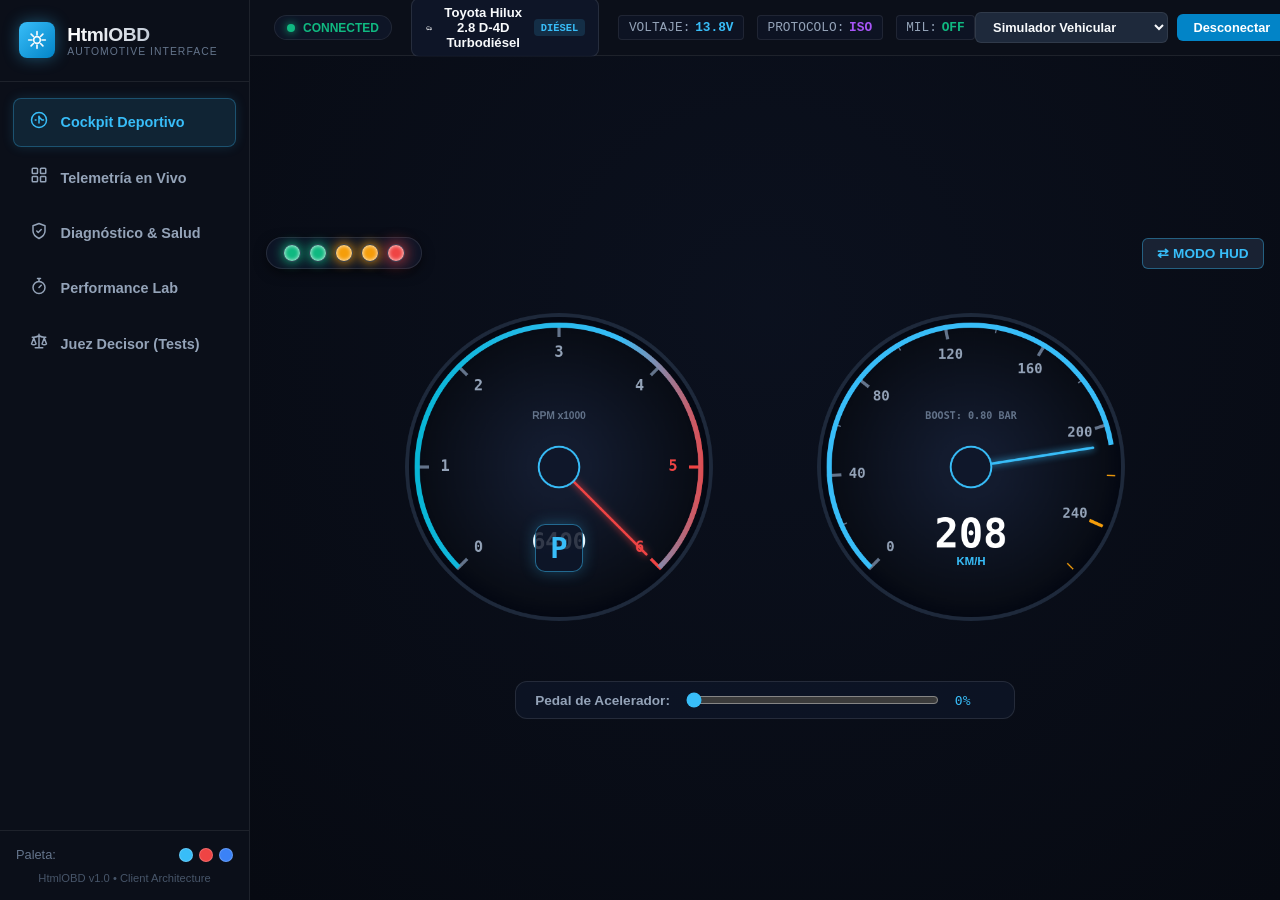
==== commit 06a0e8f2: "feat: catalogo completo multimarca de Argentina con selector en cascada, buscador en vivo y fichas t" ====
--- a/index.html
+++ b/index.html
@@ -194,12 +194,27 @@
           <div class="vin-readout-box" id="vin-readout">VIN: No detectado aún</div>
         </div>
 
-        <!-- Selector de Modelos de Argentina -->
-        <div style="margin-top:1.2rem;">
-          <label style="font-size:0.85rem; font-weight:700; color:#cbd5e1; display:block; margin-bottom:0.5rem;">
-            Modelos de Producción & Más Vendidos de Argentina:
-          </label>
-          <select class="vehicle-dropdown" id="vehicle-select-preset"></select>
+        <!-- Selector de Marca y Modelo de Argentina en Cascada -->
+        <div style="margin-top:1.2rem; display:flex; flex-direction:column; gap:0.8rem;">
+          <div style="display:grid; grid-template-columns: 1fr 1fr; gap:0.8rem;">
+            <div>
+              <label style="font-size:0.8rem; font-weight:700; color:#cbd5e1; display:block; margin-bottom:0.4rem;">
+                1. Seleccionar Marca:
+              </label>
+              <select class="vehicle-dropdown" id="vehicle-brand-select"></select>
+            </div>
+            <div>
+              <label style="font-size:0.8rem; font-weight:700; color:#cbd5e1; display:block; margin-bottom:0.4rem;">
+                2. Seleccionar Modelo / Motor:
+              </label>
+              <select class="vehicle-dropdown" id="vehicle-model-select"></select>
+            </div>
+          </div>
+
+          <!-- Buscador directo opcional -->
+          <div>
+            <input type="text" class="terminal-input" id="vehicle-search-input" placeholder="O busca directamente por modelo (ej: Amarok, Hilux, Cronos, 208, Focus, V6)..." style="width:100%; box-sizing:border-box;">
+          </div>
         </div>
 
         <!-- Ficha Técnica del Vehículo Seleccionado -->
